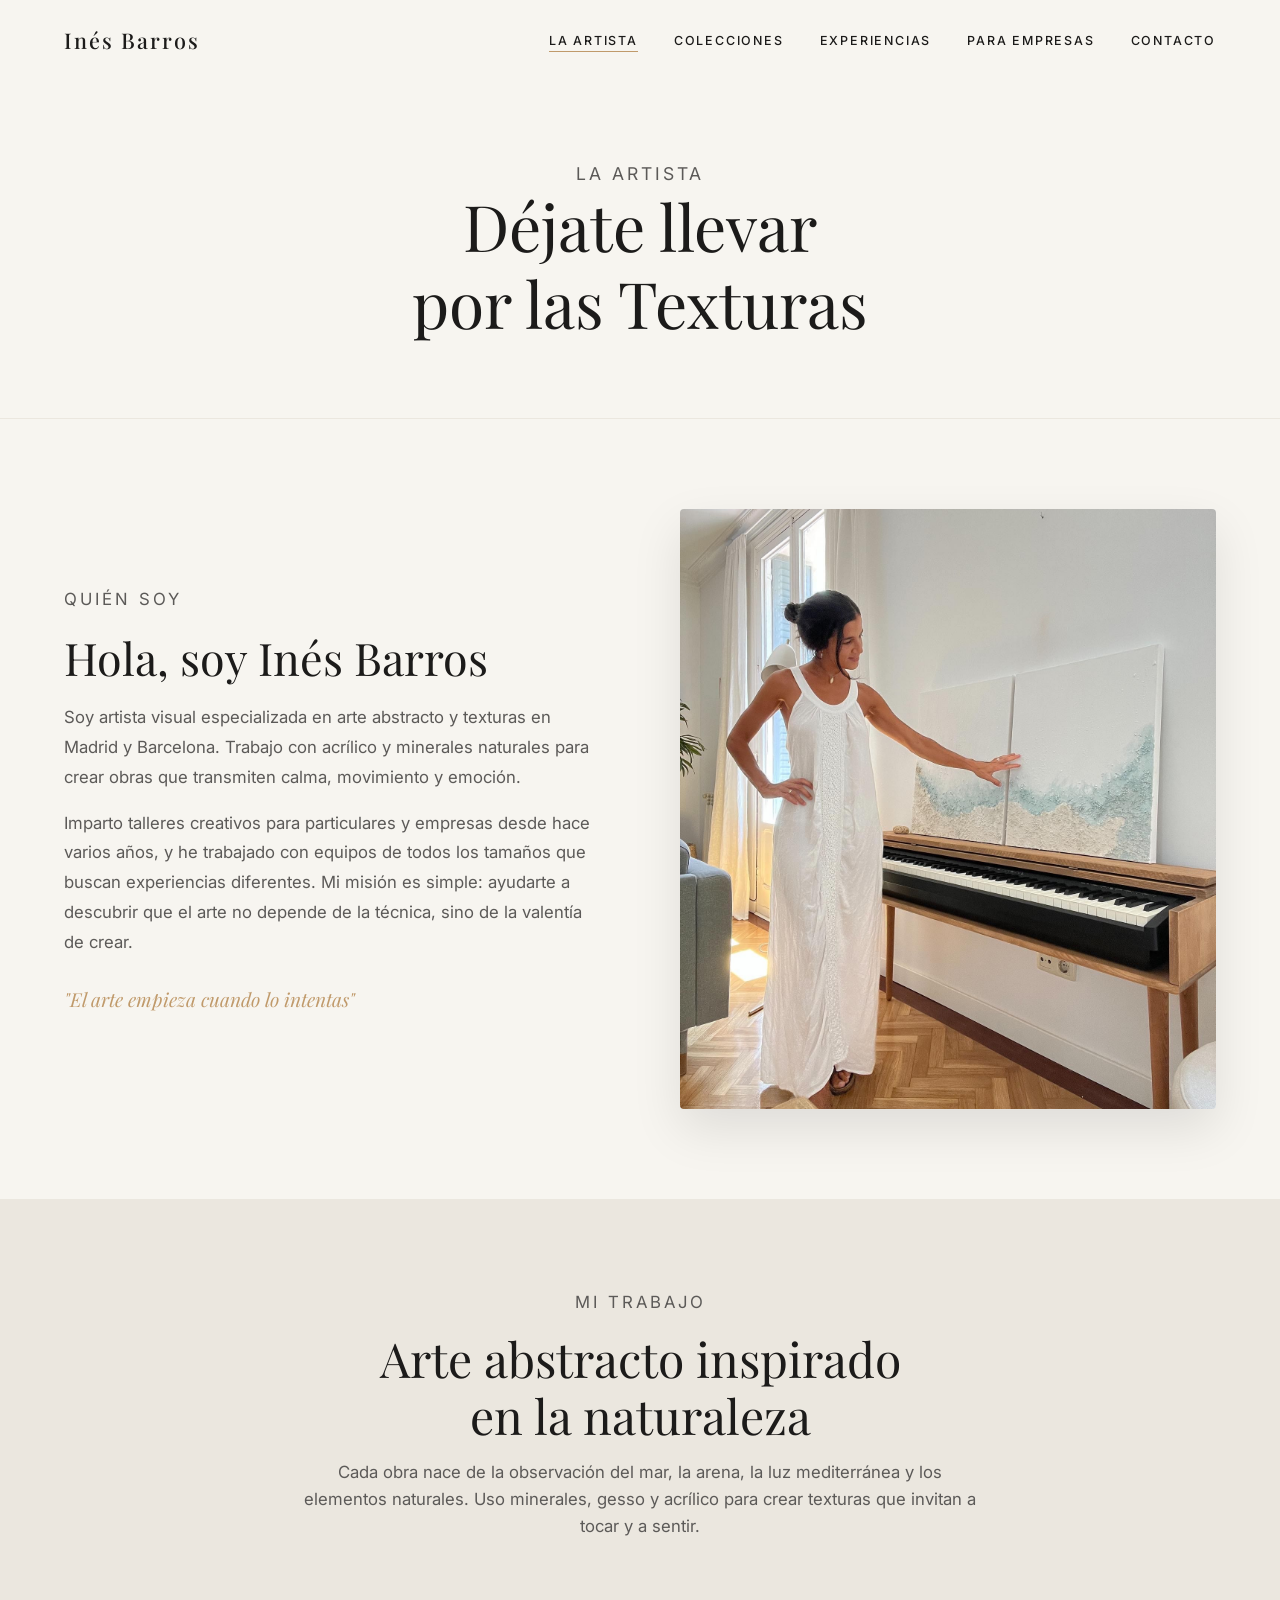
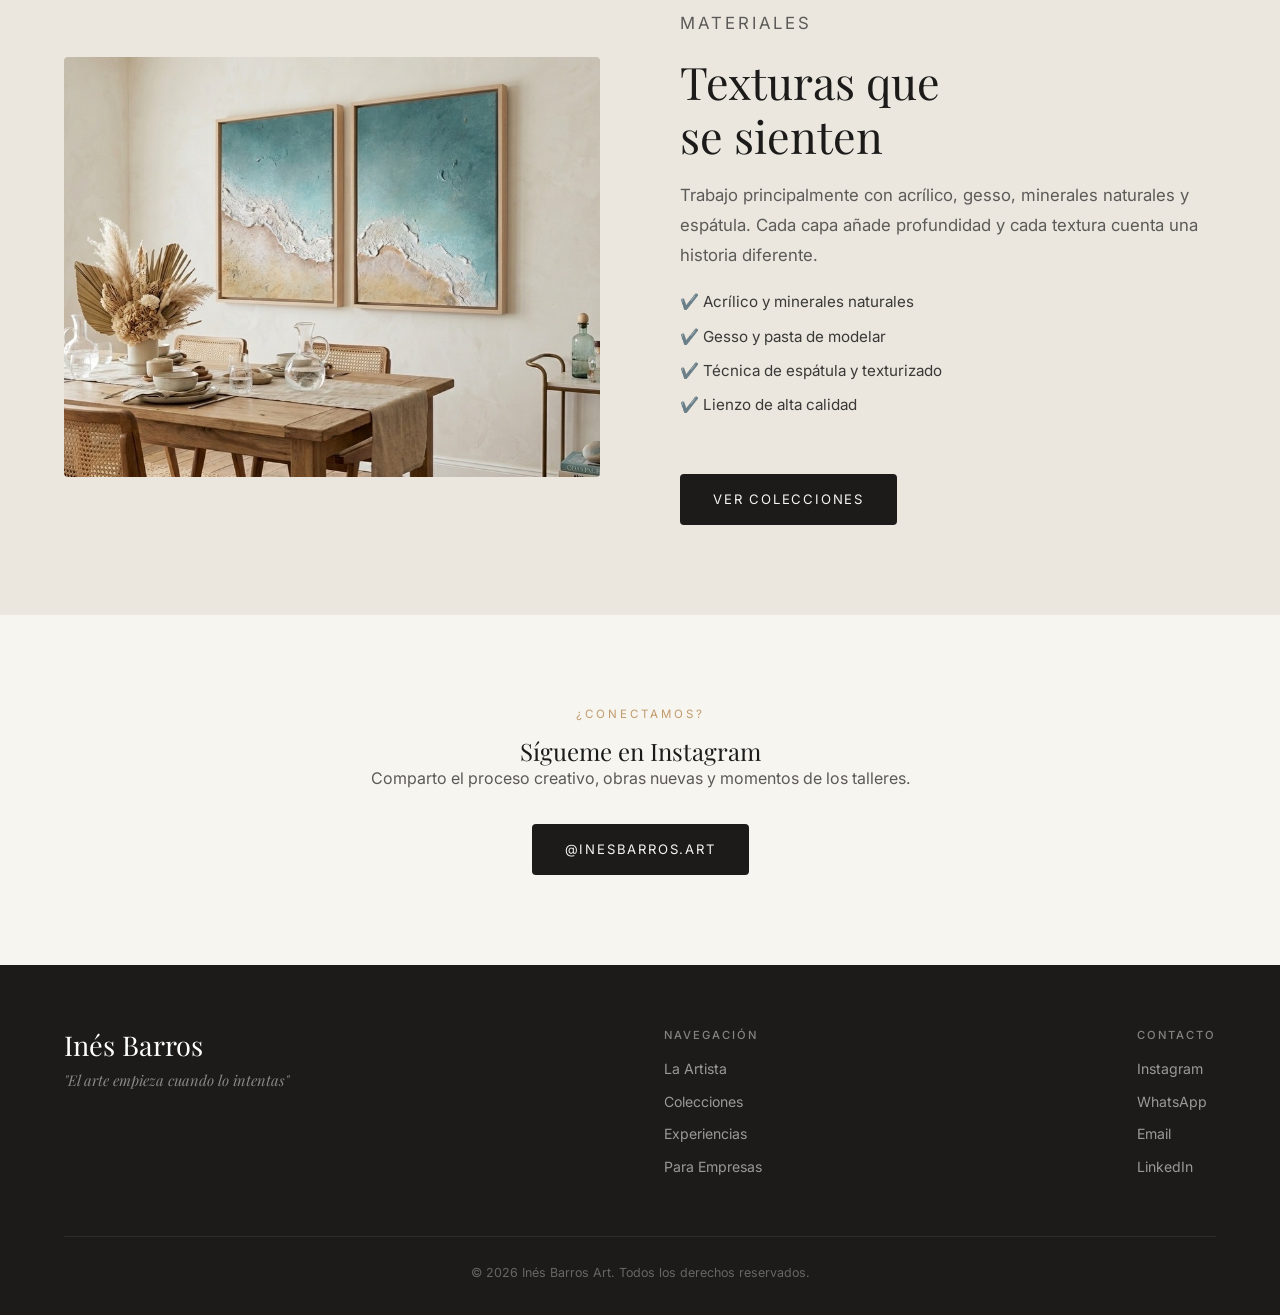
==== artista.html @ 2d2236f6 "Update artista.html" ====
<!DOCTYPE html>
<html lang="es">
<head>
  <meta charset="UTF-8">
  <meta name="viewport" content="width=device-width, initial-scale=1.0">
  <title>La Artista | Inés Barros Art</title>
  <meta name="description" content="Conoce a Inés Barros, artista visual especializada en arte abstracto y texturas en Madrid y Barcelona.">
  <link rel="icon" href="favicon.ico" type="image/x-icon">
  <link rel="preconnect" href="https://fonts.googleapis.com">
  <link rel="preconnect" href="https://fonts.gstatic.com" crossorigin>
  <link href="https://fonts.googleapis.com/css2?family=Playfair+Display:ital,wght@0,400;0,500;1,400&family=Inter:wght@300;400;500&display=swap" rel="stylesheet">
  <link rel="stylesheet" href="styles.css">
</head>
<body>
  <div class="loader" id="loader"><div class="spinner"></div></div>
  <nav class="navbar" id="navbar">
    <a href="index.html" class="logo">Inés Barros</a>
    <ul class="nav-links" id="navLinks">
      <li><a href="artista.html" onclick="closeMenu()" class="nav-active">La Artista</a></li>
      <li><a href="colecciones.html" onclick="closeMenu()">Colecciones</a></li>
      <li><a href="experiencias.html" onclick="closeMenu()">Experiencias</a></li>
      <li><a href="empresas.html" onclick="closeMenu()">Para Empresas</a></li>
      <li><a href="contacto.html" onclick="closeMenu()">Contacto</a></li>
    </ul>
    <div class="menu-toggle" id="menuToggle" onclick="toggleMenu()">
      <div class="bar"></div>
      <div class="bar"></div>
    </div>
  </nav>

  <main class="page-main">

    <section class="page-hero">
      <div class="container container-center">
        <p class="eyebrow">La Artista</p>
        <h1>Déjate llevar<br>por las Texturas</h1>
      </div>
    </section>

    <section class="section">
      <div class="container about-container">
        <div class="about-text">
          <p class="eyebrow">Quién soy</p>
          <h2>Hola, soy Inés Barros</h2>
          <p>Soy artista visual especializada en arte abstracto y texturas en Madrid y Barcelona. Trabajo con acrílico y minerales naturales para crear obras que transmiten calma, movimiento y emoción.</p>
          <p>Imparto talleres creativos para particulares y empresas desde hace varios años, y he trabajado con equipos de todos los tamaños que buscan experiencias diferentes. Mi misión es simple: ayudarte a descubrir que el arte no depende de la técnica, sino de la valentía de crear.</p>
          <p style="font-family:var(--font-heading);font-size:1.2rem;font-style:italic;color:var(--accent-color);margin-top:24px">"El arte empieza cuando lo intentas"</p>
        </div>
        <div class="about-image">
<img src="assets/ibv.jpg" alt="Inés Barros, artista visual" style="width:100%;max-height:600px;object-fit:cover;object-position:center bottom;border-radius:4px;box-shadow:0 20px 50px rgba(0,0,0,0.1)">    </section>

    <section class="section section-alt fade-in-up">
      <div class="container">
        <div class="section-header container-center mb-large">
          <p class="eyebrow">Mi trabajo</p>
          <h2>Arte abstracto inspirado<br>en la naturaleza</h2>
          <p>Cada obra nace de la observación del mar, la arena, la luz mediterránea y los elementos naturales. Uso minerales, gesso y acrílico para crear texturas que invitan a tocar y a sentir.</p>
        </div>
        <div class="about-container">
          <div class="about-image">
            <img src="assets/atlantico.jpg" alt="Obra de Inés Barros" style="width:100%;height:420px;object-fit:cover;border-radius:4px;">
          </div>
          <div class="about-text">
            <p class="eyebrow">Materiales</p>
            <h2>Texturas que<br>se sienten</h2>
            <p>Trabajo principalmente con acrílico, gesso, minerales naturales y espátula. Cada capa añade profundidad y cada textura cuenta una historia diferente.</p>
            <ul class="workshop-list" style="margin-top:20px">
              <li>✔️ Acrílico y minerales naturales</li>
              <li>✔️ Gesso y pasta de modelar</li>
              <li>✔️ Técnica de espátula y texturizado</li>
              <li>✔️ Lienzo de alta calidad</li>
            </ul>
            <a href="colecciones.html" class="btn btn-primary" style="margin-top:28px">Ver Colecciones</a>
          </div>
        </div>
      </div>
    </section>

    <section class="section fade-in-up">
      <div class="container container-center">
        <p class="eyebrow">¿Conectamos?</p>
        <h2>Sígueme en Instagram</h2>
        <p style="color:var(--text-secondary);margin-bottom:32px">Comparto el proceso creativo, obras nuevas y momentos de los talleres.</p>
        <a href="https://www.instagram.com/inesbarros.art" target="_blank" class="btn btn-primary">@inesbarros.art</a>
      </div>
    </section>

  </main>

  <footer class="footer">
    <div class="footer-container">
      <div class="footer-brand">
        <h2>Inés Barros</h2>
        <p>"El arte empieza cuando lo intentas"</p>
      </div>
      <div class="footer-links">
        <h3>Navegación</h3>
        <a href="artista.html" class="social-link">La Artista</a>
        <a href="colecciones.html" class="social-link">Colecciones</a>
        <a href="experiencias.html" class="social-link">Experiencias</a>
        <a href="empresas.html" class="social-link">Para Empresas</a>
      </div>
      <div class="footer-links">
        <h3>Contacto</h3>
        <a href="https://www.instagram.com/inesbarros.art" class="social-link" target="_blank">Instagram</a>
        <a href="https://wa.me/34616679621" class="social-link" target="_blank">WhatsApp</a>
        <a href="mailto:ibarros.art@gmail.com" class="social-link">Email</a>
        <a href="https://www.linkedin.com/in/inesbarrosvazquez/" class="social-link" target="_blank">LinkedIn</a>
      </div>
    </div>
    <div class="footer-bottom">
      <p>© 2026 Inés Barros Art. Todos los derechos reservados.</p>
    </div>
  </footer>
  <script src="script.js"></script>
</body>
</html>
---- styles.css ----
/* =========================================
   INÉS BARROS ART — styles.css
   ========================================= */

:root {
  --bg-color: #F7F5F0;
  --text-primary: #1C1B1A;
  --text-secondary: #5C5A58;
  --accent-color: #C09A6B;
  --surface-alt: #EBE7DF;
  --font-heading: 'Playfair Display', serif;
  --font-body: 'Inter', sans-serif;
  --nav-height: 80px;
  --transition: all 0.4s cubic-bezier(0.16, 1, 0.3, 1);
}

* { margin: 0; padding: 0; box-sizing: border-box; }
html { scroll-behavior: smooth; font-size: 16px; }
body {
  font-family: var(--font-body);
  background-color: var(--bg-color);
  color: var(--text-primary);
  line-height: 1.6;
  overflow-x: hidden;
  -webkit-font-smoothing: antialiased;
}
h1,h2,h3,h4,h5,h6 { font-family: var(--font-heading); font-weight: 400; line-height: 1.2; }
a { text-decoration: none; color: inherit; transition: var(--transition); }
ul { list-style: none; }
img { max-width: 100%; display: block; }

/* Loader */
.loader {
  position: fixed; inset: 0; background: var(--bg-color);
  display: flex; justify-content: center; align-items: center;
  z-index: 9999; transition: opacity 0.8s ease;
}
.loader.fade-out { opacity: 0; pointer-events: none; }
.spinner {
  width: 38px; height: 38px; border: 2px solid var(--surface-alt);
  border-top-color: var(--accent-color); border-radius: 50%;
  animation: spin 1s linear infinite;
}
@keyframes spin { to { transform: rotate(360deg); } }

/* Botones */
.btn {
  display: inline-block; padding: 14px 32px; border-radius: 4px;
  font-family: var(--font-body); font-size: 0.82rem; letter-spacing: 1.8px;
  text-transform: uppercase; cursor: pointer; transition: var(--transition);
  border: 1px solid transparent; text-align: center; white-space: nowrap;
}
.btn-primary { background-color: var(--text-primary); color: var(--bg-color); }
.btn-primary:hover { background-color: var(--accent-color); border-color: var(--accent-color); }
.btn-outline { background: transparent; color: var(--text-primary); border-color: var(--text-primary); }
.btn-outline:hover { background-color: var(--text-primary); color: var(--bg-color); }
.btn-outline-light { background: transparent; color: var(--bg-color); border-color: rgba(255,255,255,0.6); }
.btn-outline-light:hover { background: rgba(255,255,255,0.15); }
.w-full { width: 100%; }

/* Navbar */
.navbar {
  position: fixed; top: 0; left: 0; width: 100%; height: var(--nav-height);
  display: flex; justify-content: space-between; align-items: center;
  padding: 0 5%; z-index: 9998; transition: var(--transition);
}
.navbar.scrolled {
  background-color: rgba(247,245,240,0.97);
  backdrop-filter: blur(12px);
  box-shadow: 0 2px 20px rgba(0,0,0,0.05);
}
.logo { font-family: var(--font-heading); font-size: 1.35rem; font-weight: 500; letter-spacing: 2px; }
.nav-links { display: flex; gap: 36px; }
.nav-links li a {
  font-size: 0.78rem; text-transform: uppercase; letter-spacing: 1.8px;
  font-weight: 500; position: relative;
}
.nav-links li a::after {
  content: ''; position: absolute; bottom: -4px; left: 0;
  width: 0; height: 1px; background-color: var(--accent-color); transition: width 0.3s ease;
}
.nav-links li a:hover::after,
.nav-links li a.nav-active::after { width: 100%; }
.menu-toggle { display: none; cursor: pointer; flex-direction: column; gap: 6px; padding: 4px; }
.bar { width: 24px; height: 1.5px; background-color: var(--text-primary); transition: 0.3s; display: block; }

/* Eyebrow */
.eyebrow {
  font-family: var(--font-body); font-size: 0.72rem; letter-spacing: 3px;
  text-transform: uppercase; color: var(--accent-color); margin-bottom: 14px; display: block;
}
.hero-eyebrow {
  font-family: var(--font-body); font-size: 0.72rem; letter-spacing: 3px;
  text-transform: uppercase; color: rgba(28,27,26,0.55); margin-bottom: 22px; display: block;
}

/* Animaciones */
.fade-in-up {
  opacity: 0; transform: translateY(28px);
  transition: opacity 1s cubic-bezier(0.16,1,0.3,1), transform 1s cubic-bezier(0.16,1,0.3,1);
}
.fade-in-up.visible { opacity: 1; transform: translateY(0); }

/* ── HERO (index) ── */
.hero {
  height: 100vh; display: flex; align-items: center; justify-content: center;
  text-align: center; position: relative; padding: 0 5%;
  background: url('assets/portada.jpg') center/cover no-repeat;
  background-position: center 30%;

}
.hero-overlay {
  position: absolute; inset: 0;
background: linear-gradient(to bottom, rgba(247,245,240,0.4), rgba(247,245,240,0.92));
  z-index: 1;
}
.hero-content { position: relative; z-index: 2; max-width: 820px; }
.hero-title { font-size: clamp(2.6rem, 5.5vw, 5.2rem); margin-bottom: 18px; color: var(--text-primary); }
.hero-subtitle {
  font-size: clamp(1rem, 1.8vw, 1.18rem); color: var(--text-secondary);
  margin-bottom: 36px; max-width: 560px; margin-inline: auto;
}
.hero-buttons { display: flex; gap: 14px; justify-content: center; flex-wrap: wrap; margin-bottom: 36px; }
.hero-social { display: flex; gap: 20px; justify-content: center; }
.hero-social-link {
  color: var(--text-secondary); transition: color 0.2s;
  display: flex; align-items: center;
}
.hero-social-link:hover { color: var(--accent-color); }

/* Scroll indicator */
.scroll-indicator {
  position: absolute; bottom: 36px; left: 0; right: 0;
  display: flex; flex-direction: column; align-items: center; gap: 10px; z-index: 2;
}
.scroll-indicator span { font-size: 0.68rem; text-transform: uppercase; letter-spacing: 2px; color: var(--text-secondary); }
.mouse { width: 22px; height: 34px; border: 1.5px solid var(--text-secondary); border-radius: 11px; position: relative; }
.wheel {
  width: 2px; height: 5px; background-color: var(--text-secondary); border-radius: 2px;
  position: absolute; top: 5px; left: 50%; transform: translateX(-50%);
  animation: scrollAnim 1.5s infinite;
}
@keyframes scrollAnim { 0%{transform:translate(-50%,0);opacity:1} 100%{transform:translate(-50%,14px);opacity:0} }

/* ── PAGE HERO (páginas interiores) ── */
.page-main { padding-top: var(--nav-height); }
.page-hero {
  padding: 80px 5% 60px; text-align: center; border-bottom: 1px solid var(--surface-alt);
}
.page-hero h1 { font-size: clamp(2.4rem, 5vw, 4rem); margin-bottom: 16px; }
.page-hero p { color: var(--text-secondary); font-size: 1.1rem; max-width: 560px; margin: 0 auto; }

/* Hero con foto (empresas, experiencias) */
.page-hero-img {
  height: 60vh; min-height: 400px; display: flex; align-items: center; justify-content: center;
  text-align: center; position: relative; padding: 0 5%;
}
.page-hero-img .hero-overlay {
  background: linear-gradient(to bottom, rgba(247,245,240,0.1), rgba(247,245,240,0.7));
}
.page-hero-img .hero-content { z-index: 2; }
.page-hero-img h1 { font-size: clamp(2.2rem, 4.5vw, 4rem); margin-bottom: 14px; }
.page-hero-img p { color: var(--text-secondary); font-size: 1.05rem; max-width: 540px; margin: 0 auto 28px; }

/* ── SECCIONES ── */
.section { padding: 90px 5%; }
.section-dark { background-color: var(--text-primary); color: var(--bg-color); }
.section-alt { background-color: var(--surface-alt); }
.container { max-width: 1200px; margin: 0 auto; }
.container-center { text-align: center; max-width: 680px; margin: 0 auto; }
.mb-large { margin-bottom: 70px; }

/* About layout */
.about-container { display: flex; align-items: center; gap: 80px; }
.about-container.reverse { flex-direction: row-reverse; }
.about-text { flex: 1; }
.about-text h2 { font-size: clamp(1.8rem, 3.5vw, 2.8rem); margin-bottom: 18px; }
.about-text p { font-size: 1.05rem; color: var(--text-secondary); margin-bottom: 16px; line-height: 1.78; }
.section-dark .about-text p { color: rgba(247,245,240,0.72); }
.about-image { flex: 1; }
.workshop-list { margin: 10px 0 28px; }
.workshop-list li { margin-bottom: 10px; font-size: 0.95rem; opacity: 0.85; }

/* Section header */
.section-header h2 { font-size: clamp(2rem, 4vw, 3rem); margin-bottom: 14px; }
.section-header p { color: var(--text-secondary); font-size: 1.05rem; }

/* Franja de confianza */
.trust-bar { background-color: var(--text-primary); padding: 18px 5%; }
.trust-items {
  display: flex; align-items: center; justify-content: center;
  flex-wrap: wrap; max-width: 900px; margin: 0 auto;
}
.trust-item {
  display: flex; align-items: center; gap: 8px; padding: 8px 24px;
  color: rgba(255,255,255,0.8); font-size: 0.82rem; letter-spacing: 0.3px;
}
.trust-divider { width: 1px; height: 18px; background: rgba(255,255,255,0.18); }

/* Carrusel colecciones */
.collection-block { display: flex; gap: 60px; align-items: center; margin-bottom: 80px; }
.collection-block:last-child { margin-bottom: 0; }
.collection-block-reverse { flex-direction: row-reverse; }
.collection-info { flex: 0 0 280px; }
.collection-info h3 { font-size: 1.8rem; margin-bottom: 14px; }
.collection-info p { color: var(--text-secondary); font-size: 0.98rem; line-height: 1.72; }
.carousel-container { flex: 1; position: relative; overflow: hidden; }
.carousel-track {
  display: flex; gap: 14px; overflow-x: auto; scroll-snap-type: x mandatory;
  scroll-behavior: smooth; -ms-overflow-style: none; scrollbar-width: none;
}
.carousel-track::-webkit-scrollbar { display: none; }
.carousel-item {
  flex: 0 0 calc(50% - 7px); scroll-snap-align: start;
  height: 400px; border-radius: 4px; overflow: hidden; position: relative; cursor: pointer;
}
.carousel-item img { width: 100%; height: 100%; object-fit: cover; transition: transform 0.6s ease; }
.carousel-item:hover img { transform: scale(1.04); }
.gallery-overlay {
  position: absolute; inset: 0; background: rgba(28,27,26,0.32);
  display: flex; align-items: flex-end; padding: 18px;
  opacity: 0; transition: opacity 0.4s ease;
}
.carousel-item:hover .gallery-overlay { opacity: 1; }
.gallery-overlay h4 { color: #fff; font-size: 1.05rem; }
.carousel-btn {
  position: absolute; top: 50%; transform: translateY(-50%);
  background: rgba(247,245,240,0.92); color: var(--text-primary);
  border: 1px solid rgba(28,27,26,0.12); width: 40px; height: 40px;
  border-radius: 50%; cursor: pointer; z-index: 5; font-size: 0.9rem;
  display: flex; align-items: center; justify-content: center;
  transition: var(--transition);
}
.carousel-btn:hover { background: var(--text-primary); color: var(--bg-color); }
.carousel-prev { left: 8px; }
.carousel-next { right: 8px; }

/* Servicios (empresas) */
.servicios-grid { display: grid; grid-template-columns: repeat(2,1fr); gap: 24px; }
.servicio-card {
  background: var(--surface-alt); padding: 36px 32px; border-radius: 4px; transition: var(--transition);
}
.servicio-card:hover { transform: translateY(-3px); box-shadow: 0 10px 28px rgba(0,0,0,0.06); }
.servicio-icon { font-size: 1.8rem; margin-bottom: 14px; display: block; }
.servicio-card h3 { font-size: 1.3rem; margin-bottom: 10px; }
.servicio-card p { color: var(--text-secondary); font-size: 0.95rem; line-height: 1.72; }

/* Pasos (empresas) */
.pasos-grid { display: flex; align-items: flex-start; }
.paso { flex: 1; text-align: center; padding: 0 32px; }
.paso-numero { font-family: var(--font-heading); font-size: 3.2rem; color: var(--accent-color); opacity: 0.55; line-height: 1; margin-bottom: 14px; }
.paso h3 { font-size: 1.25rem; color: var(--bg-color); margin-bottom: 10px; }
.paso p { color: rgba(247,245,240,0.68); font-size: 0.93rem; line-height: 1.72; }
.paso-divider { width: 1px; background: rgba(255,255,255,0.12); align-self: stretch; margin-top: 16px; }

/* Carrusel eventos */
.eventos-carousel { position: relative; width: 100%; overflow: hidden; border-radius: 10px; margin-top: 2rem; }
.eventos-carousel-mini { position: relative; width: 100%; overflow: hidden; border-radius: 8px; }
.eventos-track { display: flex; transition: transform 0.5s ease; }
.eventos-track img { min-width: 100%; height: 480px; object-fit: cover; object-position: center; display: block; }
.eventos-carousel-mini .eventos-track img { height: 360px; }
.eventos-btn {
  position: absolute; top: 50%; transform: translateY(-50%);
  background: rgba(255,255,255,0.82); border: none; border-radius: 50%;
  width: 40px; height: 40px; cursor: pointer; font-size: 0.9rem; z-index: 2;
  transition: background 0.2s; display: flex; align-items: center; justify-content: center;
}
.eventos-btn:hover { background: white; }
.eventos-prev { left: 12px; }
.eventos-next { right: 12px; }
.eventos-dots { position: absolute; bottom: 14px; width: 100%; display: flex; justify-content: center; gap: 6px; }
.dot { width: 7px; height: 7px; border-radius: 50%; background: rgba(255,255,255,0.42); cursor: pointer; transition: background 0.2s; }
.dot.active { background: white; }

/* Vídeos */
.video-gallery { display: grid; grid-template-columns: repeat(3,1fr); gap: 10px; width: 100%; }
.video-gallery video { width: 100%; height: 220px; object-fit: cover; border-radius: 8px; display: block; }

/* ── CONTACTO ── */
.contacto-grid { display: grid; grid-template-columns: 1fr 1fr; gap: 80px; align-items: start; }
.contacto-form-wrapper h2,
.contacto-info h2 { font-size: 1.8rem; margin-bottom: 28px; }
.contacto-form { display: flex; flex-direction: column; gap: 18px; }
.form-group { display: flex; flex-direction: column; gap: 6px; }
.form-group label { font-size: 0.78rem; letter-spacing: 1.5px; text-transform: uppercase; color: var(--text-secondary); }
.form-group input,
.form-group select,
.form-group textarea {
  padding: 13px 16px; border: 1px solid rgba(28,27,26,0.15); border-radius: 4px;
  background: white; font-family: var(--font-body); font-size: 0.95rem;
  color: var(--text-primary); transition: border-color 0.2s; outline: none;
  -webkit-appearance: none;
}
.form-group input:focus,
.form-group select:focus,
.form-group textarea:focus { border-color: var(--accent-color); }
.form-group textarea { resize: vertical; min-height: 130px; }
.contacto-cards { display: flex; flex-direction: column; gap: 14px; }
.contacto-card {
  display: flex; align-items: center; gap: 16px; padding: 18px 20px;
  border: 1px solid var(--surface-alt); border-radius: 4px; transition: var(--transition);
}
.contacto-card:hover { border-color: var(--accent-color); transform: translateX(4px); }
.contacto-card-icon { font-size: 1.4rem; flex-shrink: 0; }
.contacto-card-label { font-size: 0.7rem; letter-spacing: 1.5px; text-transform: uppercase; color: var(--text-secondary); }
.contacto-card-value { font-size: 0.95rem; color: var(--text-primary); margin-top: 2px; }

/* Kit */
.kit-container { display: flex; align-items: center; gap: 80px; }
.kit-info { flex: 1; }
.kit-img { flex: 0 0 320px; }
.kit-img img { width: 100%; border-radius: 8px; box-shadow: 0 20px 50px rgba(0,0,0,0.1); }
.kit-contenido { margin: 20px 0 28px; }
.kit-contenido li { padding: 8px 0; border-bottom: 1px solid var(--surface-alt); font-size: 0.95rem; color: var(--text-secondary); }
.kit-contenido li:last-child { border-bottom: none; }

/* Modal */
.modal {
  display: none; position: fixed; z-index: 9999; inset: 0;
  background-color: rgba(28,27,26,0.88); backdrop-filter: blur(6px);
  opacity: 0; transition: opacity 0.4s ease; align-items: center; justify-content: center;
}
.modal.active { display: flex; opacity: 1; }
.modal-content {
  background-color: var(--bg-color); position: relative; width: 90%;
  max-width: 940px; border-radius: 4px; overflow: hidden;
  transform: scale(0.96); transition: transform 0.4s ease;
}
.modal.active .modal-content { transform: scale(1); }
.close-modal { position: absolute; top: 14px; right: 20px; font-size: 30px; font-weight: 300; cursor: pointer; z-index: 10; transition: color 0.2s; line-height: 1; }
.close-modal:hover { color: var(--accent-color); }
.modal-body { display: flex; }
.modal-img-container { flex: 1.4; background: #fff; display: flex; align-items: center; justify-content: center; }
.modal-img-container img { width: 100%; height: 55vh; object-fit: contain; padding: 24px; }
.modal-info { flex: 1; padding: 48px 38px; display: flex; flex-direction: column; justify-content: center; }

/* Footer */
.footer { background-color: var(--text-primary); color: #fff; padding: 64px 5% 32px; }
.footer-container {
  display: flex; justify-content: space-between; flex-wrap: wrap; gap: 40px;
  border-bottom: 1px solid rgba(255,255,255,0.08); padding-bottom: 48px;
}
.footer-brand h2 { font-size: 1.7rem; margin-bottom: 8px; }
.footer-brand p { color: #888; font-style: italic; font-family: var(--font-heading); font-size: 0.92rem; }
.footer-links h3 { font-size: 0.7rem; letter-spacing: 2px; text-transform: uppercase; margin-bottom: 16px; opacity: 0.45; font-family: var(--font-body); font-weight: 500; }
.social-link { display: block; color: #999; margin-bottom: 10px; font-size: 0.88rem; transition: color 0.2s; }
.social-link:hover { color: var(--accent-color); }
.footer-bottom { padding-top: 26px; text-align: center; font-size: 0.78rem; color: #666; }

/* ── RESPONSIVE ── */
@media (max-width: 1024px) {
  .about-container,
  .about-container.reverse { gap: 50px; }
  .collection-block,
  .collection-block-reverse { flex-direction: column !important; gap: 28px; }
  .collection-info { flex: auto !important; text-align: center; }
  .servicios-grid { grid-template-columns: 1fr; }
  .pasos-grid { flex-direction: column; gap: 36px; }
  .paso-divider { display: none; }
  .contacto-grid { grid-template-columns: 1fr; gap: 50px; }
  .kit-container { flex-direction: column; gap: 40px; text-align: center; }
  .kit-img { flex: auto; max-width: 320px; margin: 0 auto; }
}

@media (max-width: 768px) {
  .section { padding: 64px 5%; }
  .about-container,
  .about-container.reverse { flex-direction: column !important; gap: 28px; text-align: center; }

  .nav-links {
    position: fixed; top: var(--nav-height); right: -100%;
    background-color: var(--bg-color); width: 100%;
    height: calc(100vh - var(--nav-height));
    flex-direction: column; align-items: center; justify-content: center;
    gap: 28px; transition: right 0.4s ease; z-index: 9997;
  }
  .nav-links.active { right: 0; }
  .menu-toggle { display: flex; }
  .menu-toggle.active .bar:nth-child(1) { transform: translateY(7.5px) rotate(45deg); }
  .menu-toggle.active .bar:nth-child(2) { transform: translateY(-7.5px) rotate(-45deg); }

  .hero-title { font-size: clamp(2.2rem, 8vw, 3.2rem); }
  .hero-buttons { flex-direction: column; align-items: center; }

  .trust-divider { display: none; }
  .trust-item { width: 50%; justify-content: center; }

  .video-gallery { grid-template-columns: 1fr; }
  .video-gallery video { height: 260px; }

  .modal-body { flex-direction: column; }
  .modal-img-container img { height: 35vh; }
  .modal-info { padding: 28px 22px; }

  .footer-container { flex-direction: column; text-align: center; }

  .fade-in-up { opacity: 1 !important; transform: none !important; }
}

@media (max-width: 480px) {
  .trust-item { width: 100%; }
  .carousel-item { flex: 0 0 88%; }
  .hero-social { gap: 24px; }
}
/* Botones hero misma anchura */
.hero-buttons .btn {
  width: 220px;
  text-align: center;
  display: inline-flex;
  align-items: center;
  justify-content: center;
}

/* Iconos sociales más abajo en escritorio */
.hero-social {
  margin-top: 48px;
}

@media (max-width: 768px) {
  .hero-social {
    margin-top: 28px;
  }
}
@media (max-width: 768px) {
  .experiencias-buttons {
    display: flex;
    flex-direction: column;
    align-items: center;
    gap: 12px;
  }
}
.contacto-dropdown {
  position: relative;
  display: inline-block;
}
.dropdown-menu {
  display: none;
  position: absolute;
  top: calc(100% + 8px);
  left: 0;
  background: white;
  border: 1px solid var(--surface-alt);
  border-radius: 4px;
  box-shadow: 0 10px 30px rgba(0,0,0,0.1);
  min-width: 220px;
  z-index: 100;
  overflow: hidden;
}
.dropdown-menu.active { display: block; }
.dropdown-menu a {
  display: block;
  padding: 14px 20px;
  font-size: 0.9rem;
  color: var(--text-primary);
  transition: background 0.2s;
}
.dropdown-menu a:hover { background: var(--surface-alt); }
.experiencias-buttons {
  display: flex;
  flex-direction: row;
  justify-content: center;
  gap: 20px;
  margin-top: 28px;
  flex-wrap: wrap;
}

@media (max-width: 768px) {
  .experiencias-buttons {
    flex-direction: column;
    align-items: center;
  }
}
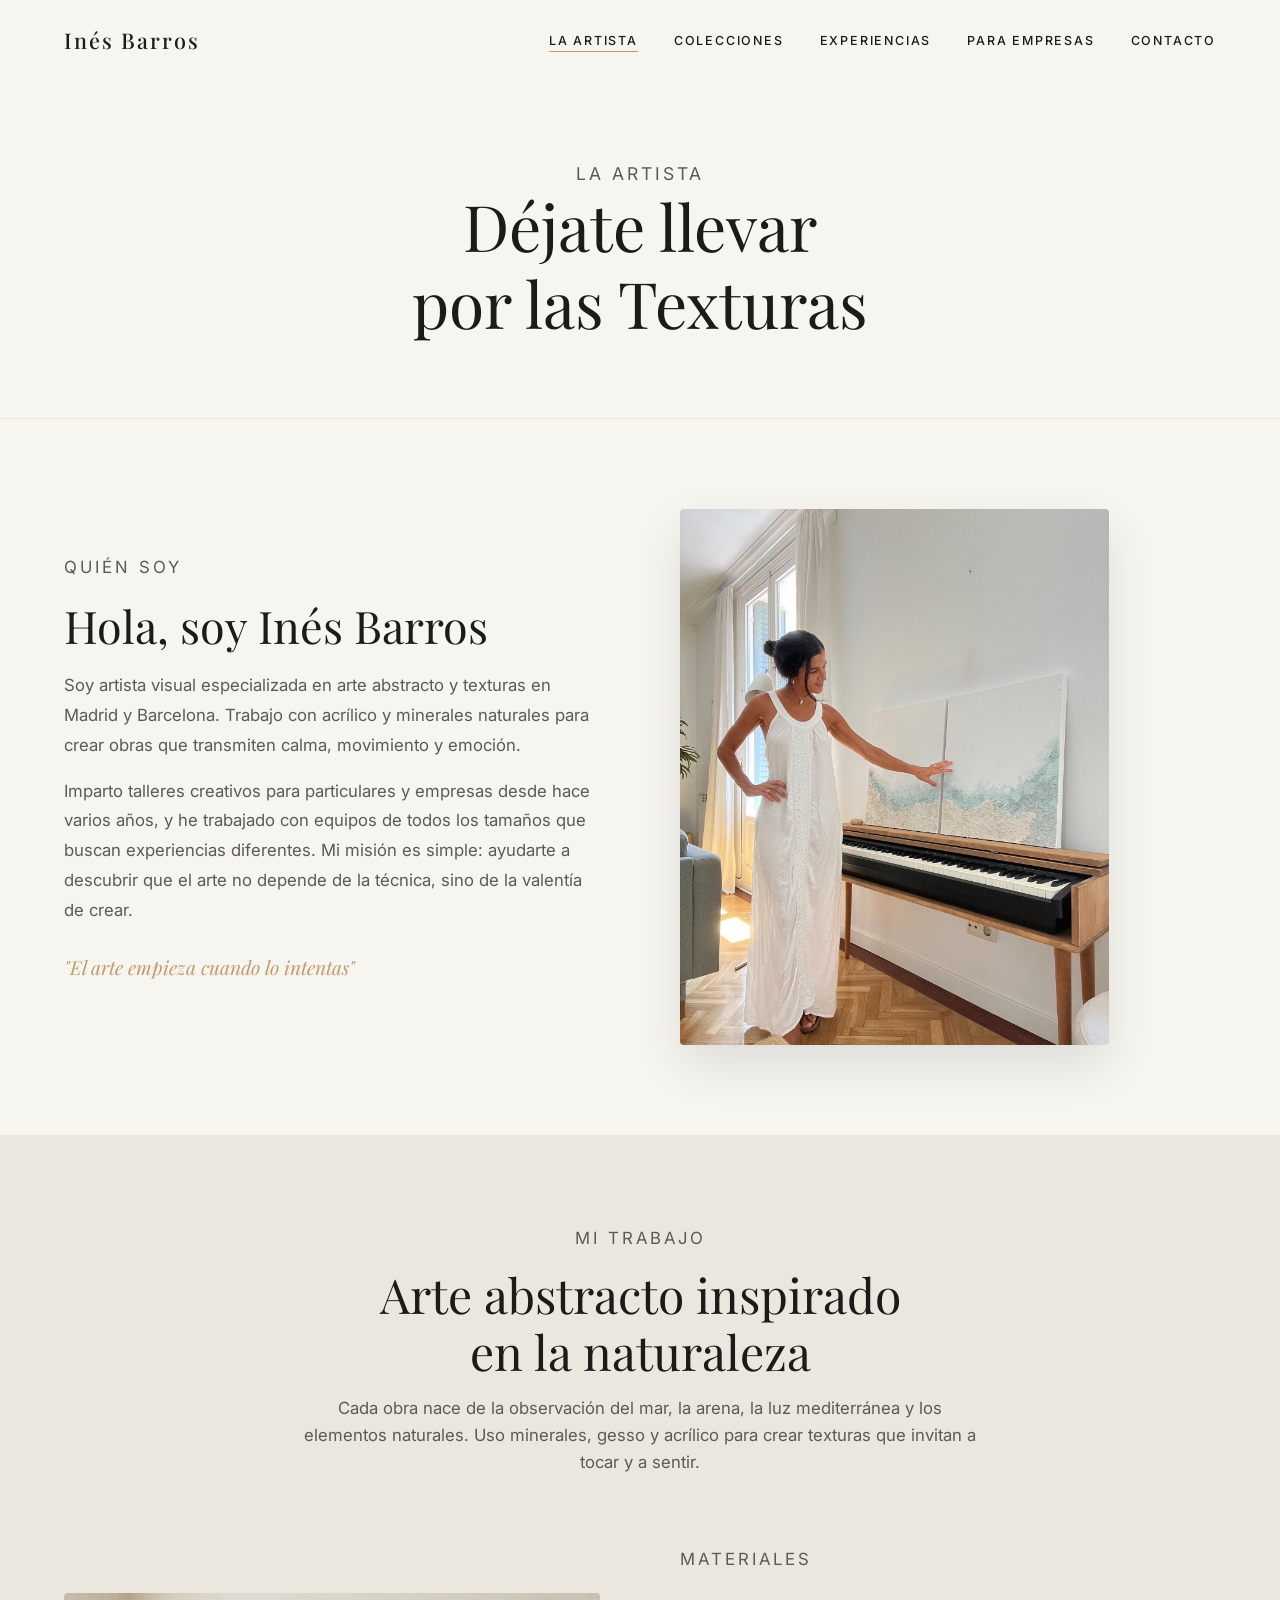
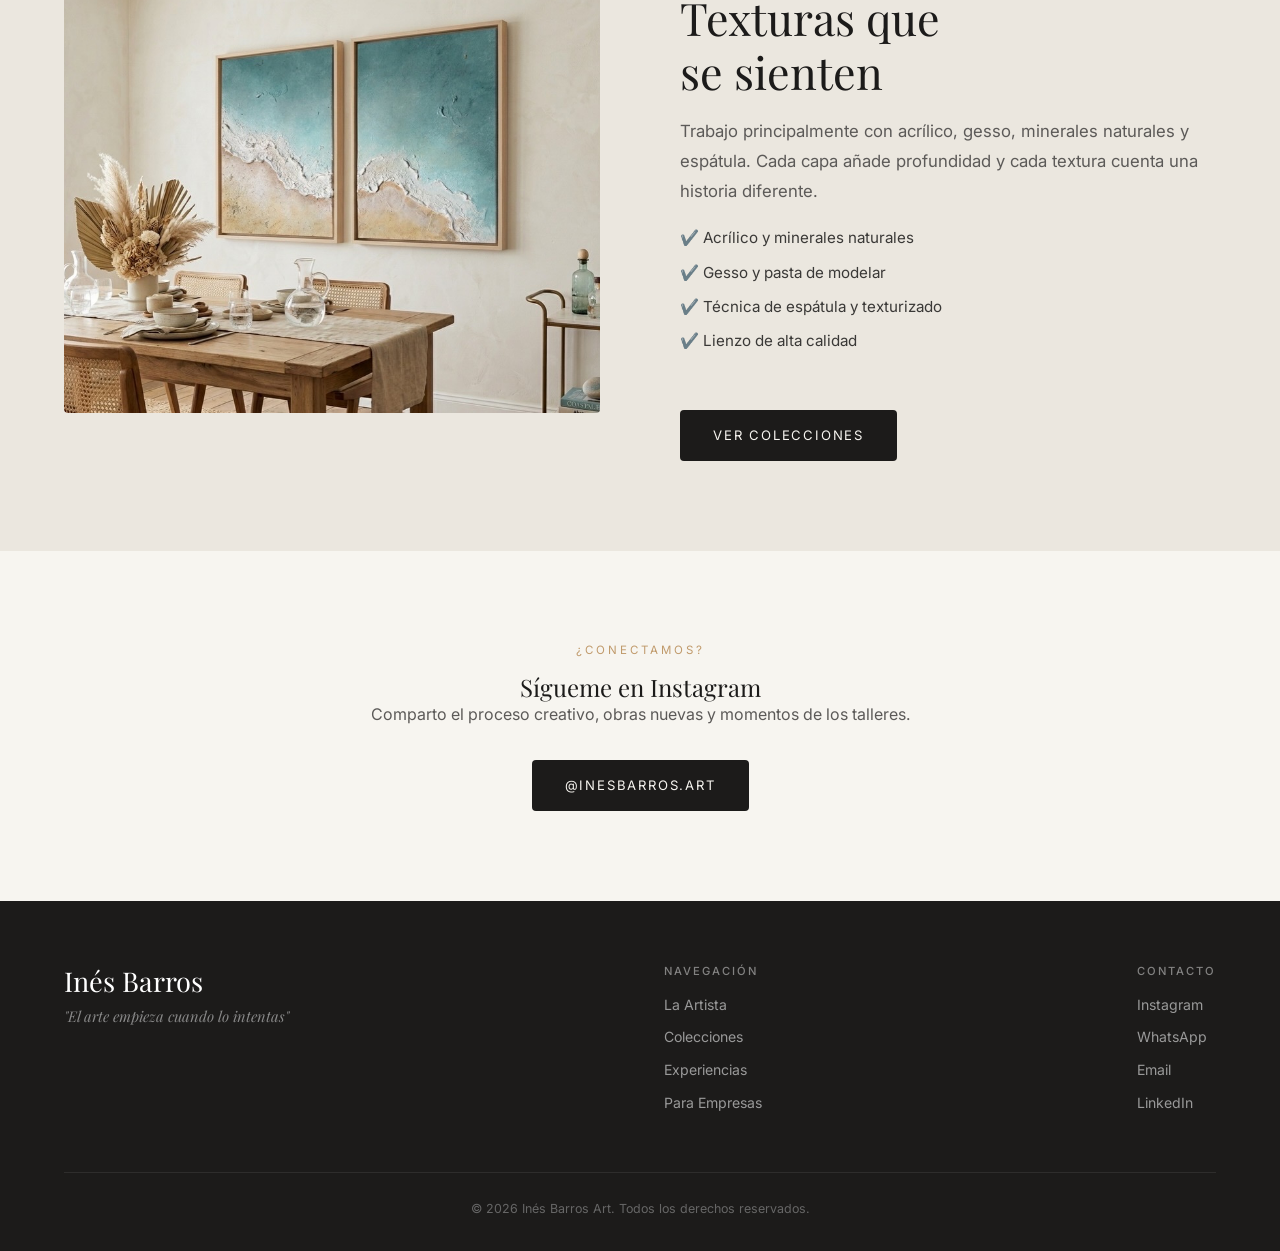
==== commit 7747e71f: "Update artista.html" ====
--- a/artista.html
+++ b/artista.html
@@ -3,8 +3,29 @@
 <head>
   <meta charset="UTF-8">
   <meta name="viewport" content="width=device-width, initial-scale=1.0">
-  <title>La Artista | Inés Barros Art</title>
-  <meta name="description" content="Conoce a Inés Barros, artista visual especializada en arte abstracto y texturas en Madrid y Barcelona.">
+
+  <!-- SEO -->
+  <title>Inés Barros — Artista Visual de Arte Abstracto y Texturas | Madrid y Barcelona</title>
+  <meta name="description" content="Conoce a Inés Barros, artista visual especializada en arte abstracto y texturas en Madrid y Barcelona. Obras en acrílico y minerales naturales inspiradas en el Mediterráneo.">
+  <meta name="keywords" content="artista abstracta Madrid, artista visual Madrid, pintora abstracta Barcelona, arte abstracto texturas, arte acrílico minerales naturales, artista arte abstracto Mediterráneo">
+  <meta name="author" content="Inés Barros">
+  <link rel="canonical" href="https://inesbarrosart.github.io/artista.html">
+
+  <!-- Open Graph -->
+  <meta property="og:title" content="Inés Barros — Artista Visual de Arte Abstracto y Texturas">
+  <meta property="og:description" content="Artista visual especializada en arte abstracto y texturas en Madrid y Barcelona. Obras en acrílico y minerales naturales.">
+  <meta property="og:image" content="https://inesbarrosart.github.io/assets/ibv.jpg">
+  <meta property="og:image:width" content="1200">
+  <meta property="og:image:height" content="630">
+  <meta property="og:url" content="https://inesbarrosart.github.io/artista.html">
+  <meta property="og:type" content="profile">
+
+  <!-- Twitter/X -->
+  <meta name="twitter:card" content="summary_large_image">
+  <meta name="twitter:title" content="Inés Barros — Artista Visual de Arte Abstracto">
+  <meta name="twitter:description" content="Artista visual especializada en arte abstracto y texturas en Madrid y Barcelona.">
+  <meta name="twitter:image" content="https://inesbarrosart.github.io/assets/ibv.jpg">
+
   <link rel="icon" href="favicon.ico" type="image/x-icon">
   <link rel="preconnect" href="https://fonts.googleapis.com">
   <link rel="preconnect" href="https://fonts.gstatic.com" crossorigin>
@@ -47,8 +68,11 @@
           <p style="font-family:var(--font-heading);font-size:1.2rem;font-style:italic;color:var(--accent-color);margin-top:24px">"El arte empieza cuando lo intentas"</p>
         </div>
         <div class="about-image">
-<img src="assets/ibv.jpg" alt="Inés Barros, artista visual" style="width:100%;max-height:600px;object-fit:cover;object-position:center bottom;border-radius:4px;box-shadow:0 20px 50px rgba(0,0,0,0.1)">    </section>
-
+<img src="assets/ibv.jpg" alt="Inés Barros, artista visual" style="width:80%;max-height:600px;object-fit:cover;object-position:center bottom;border-radius:4px;box-shadow:0 20px 50px rgba(0,0,0,0.1)">
+        </div>
+      </div>
+    </section>
+    
     <section class="section section-alt fade-in-up">
       <div class="container">
         <div class="section-header container-center mb-large">
--- a/styles.css
+++ b/styles.css
@@ -257,7 +257,7 @@
 .eventos-carousel { position: relative; width: 100%; overflow: hidden; border-radius: 10px; margin-top: 2rem; }
 .eventos-carousel-mini { position: relative; width: 100%; overflow: hidden; border-radius: 8px; }
 .eventos-track { display: flex; transition: transform 0.5s ease; }
-.eventos-track img { min-width: 100%; height: 480px; object-fit: cover; object-position: center; display: block; }
+.eventos-track img { min-width: 100%; height: 480px; object-fit: contain; background-color: #EBE7DF; display: block; }
 .eventos-carousel-mini .eventos-track img { height: 360px; }
 .eventos-btn {
   position: absolute; top: 50%; transform: translateY(-50%);
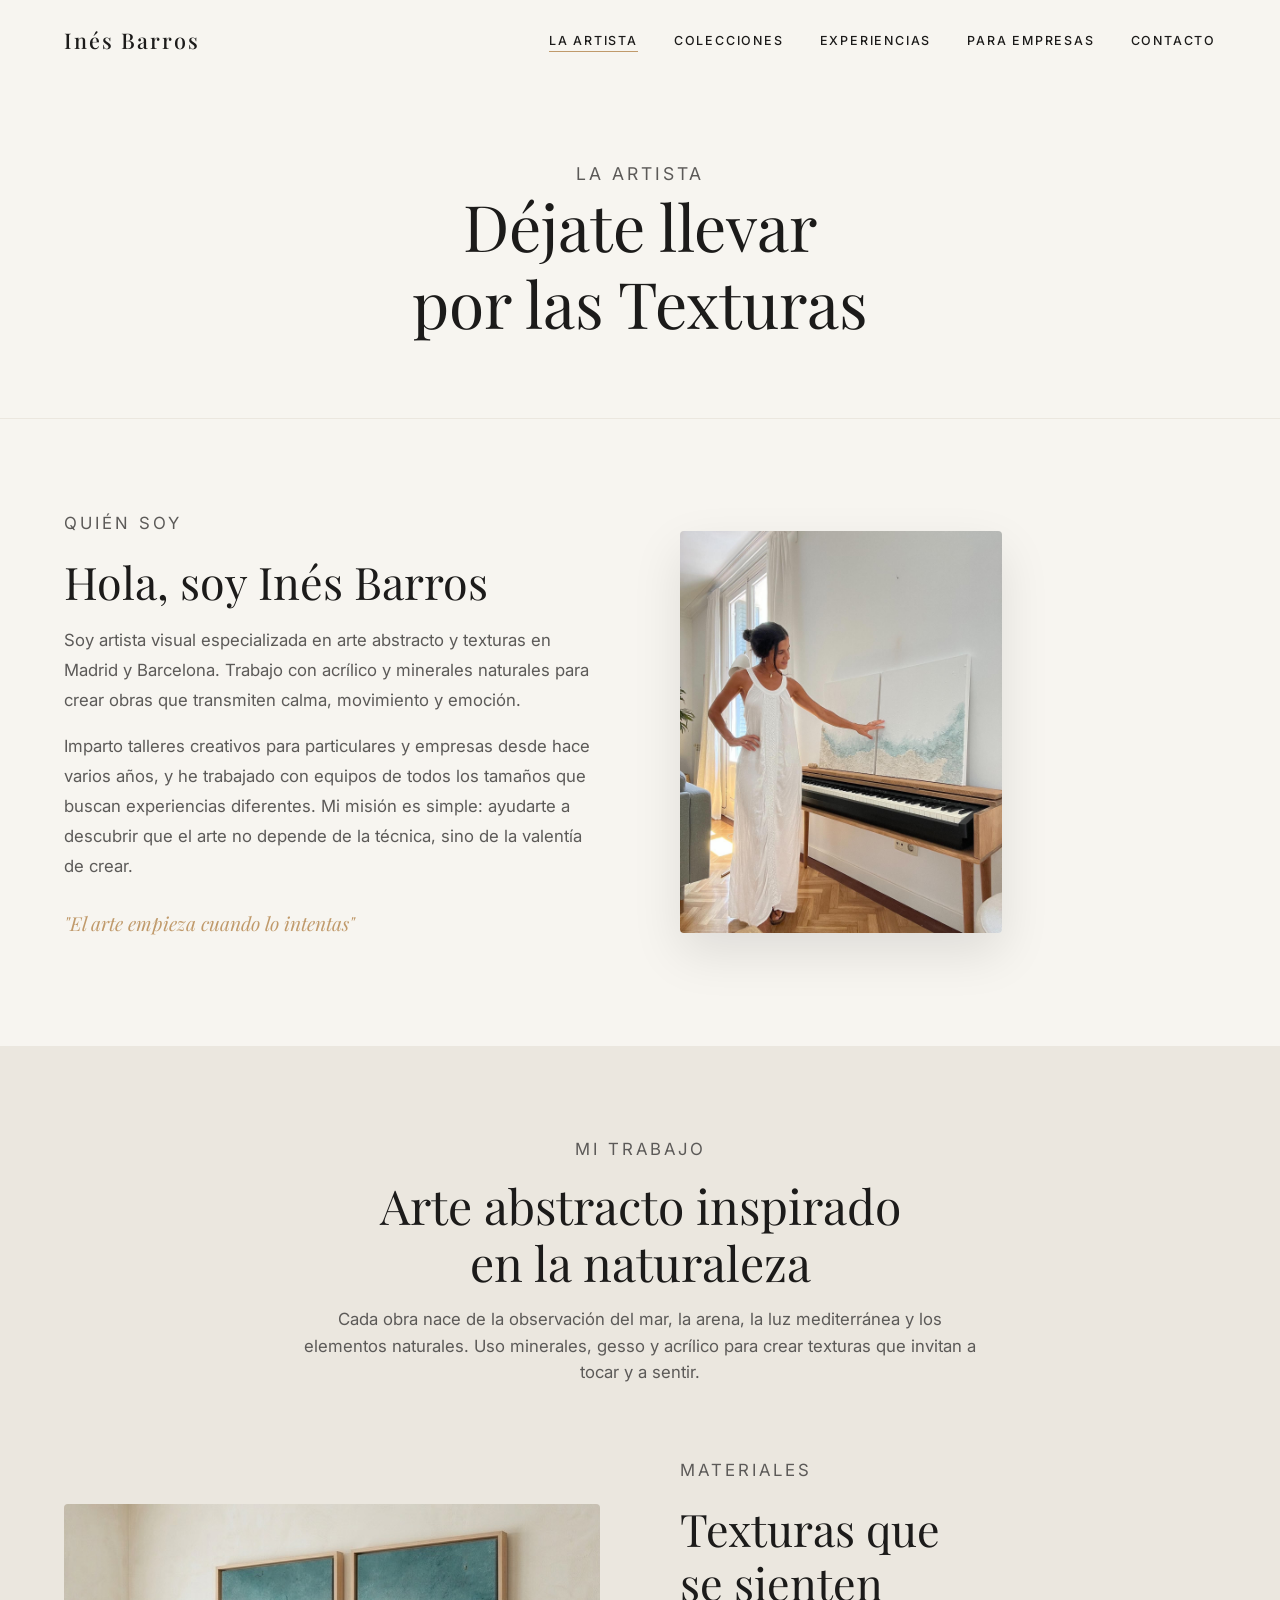
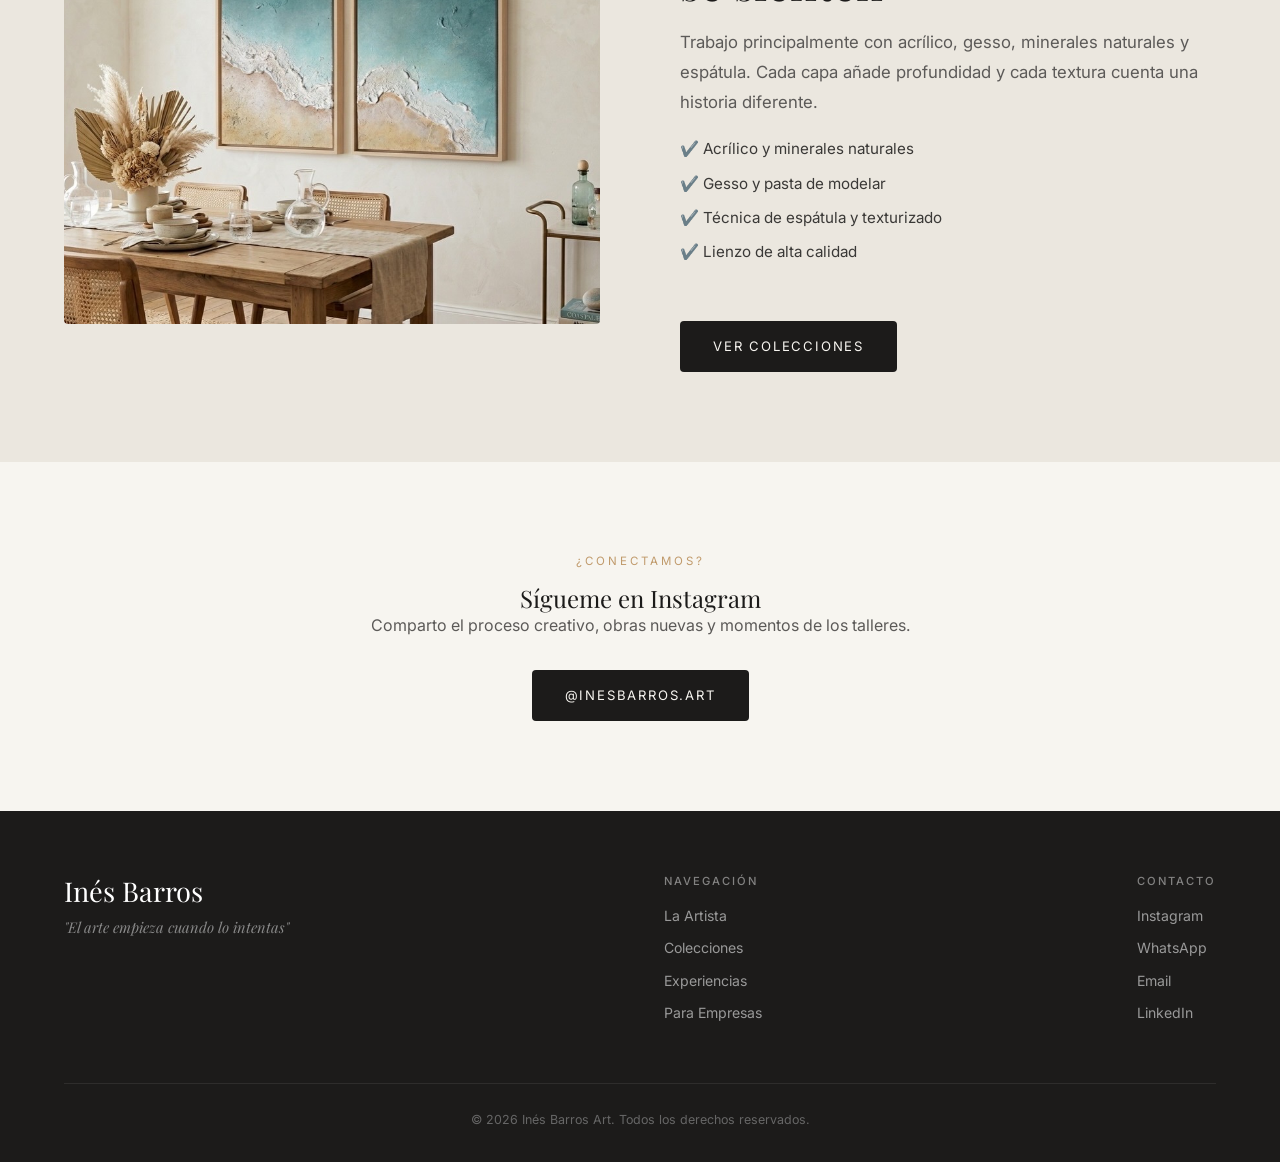
==== commit 849e319d: "Update artista.html" ====
--- a/artista.html
+++ b/artista.html
@@ -68,7 +68,7 @@
           <p style="font-family:var(--font-heading);font-size:1.2rem;font-style:italic;color:var(--accent-color);margin-top:24px">"El arte empieza cuando lo intentas"</p>
         </div>
         <div class="about-image">
-<img src="assets/ibv.jpg" alt="Inés Barros, artista visual" style="width:80%;max-height:600px;object-fit:cover;object-position:center bottom;border-radius:4px;box-shadow:0 20px 50px rgba(0,0,0,0.1)">
+<img src="assets/ibv.jpg" alt="Inés Barros, artista visual" style="width:60%;max-height:600px;object-fit:cover;object-position:center bottom;border-radius:4px;box-shadow:0 20px 50px rgba(0,0,0,0.1)">
         </div>
       </div>
     </section>
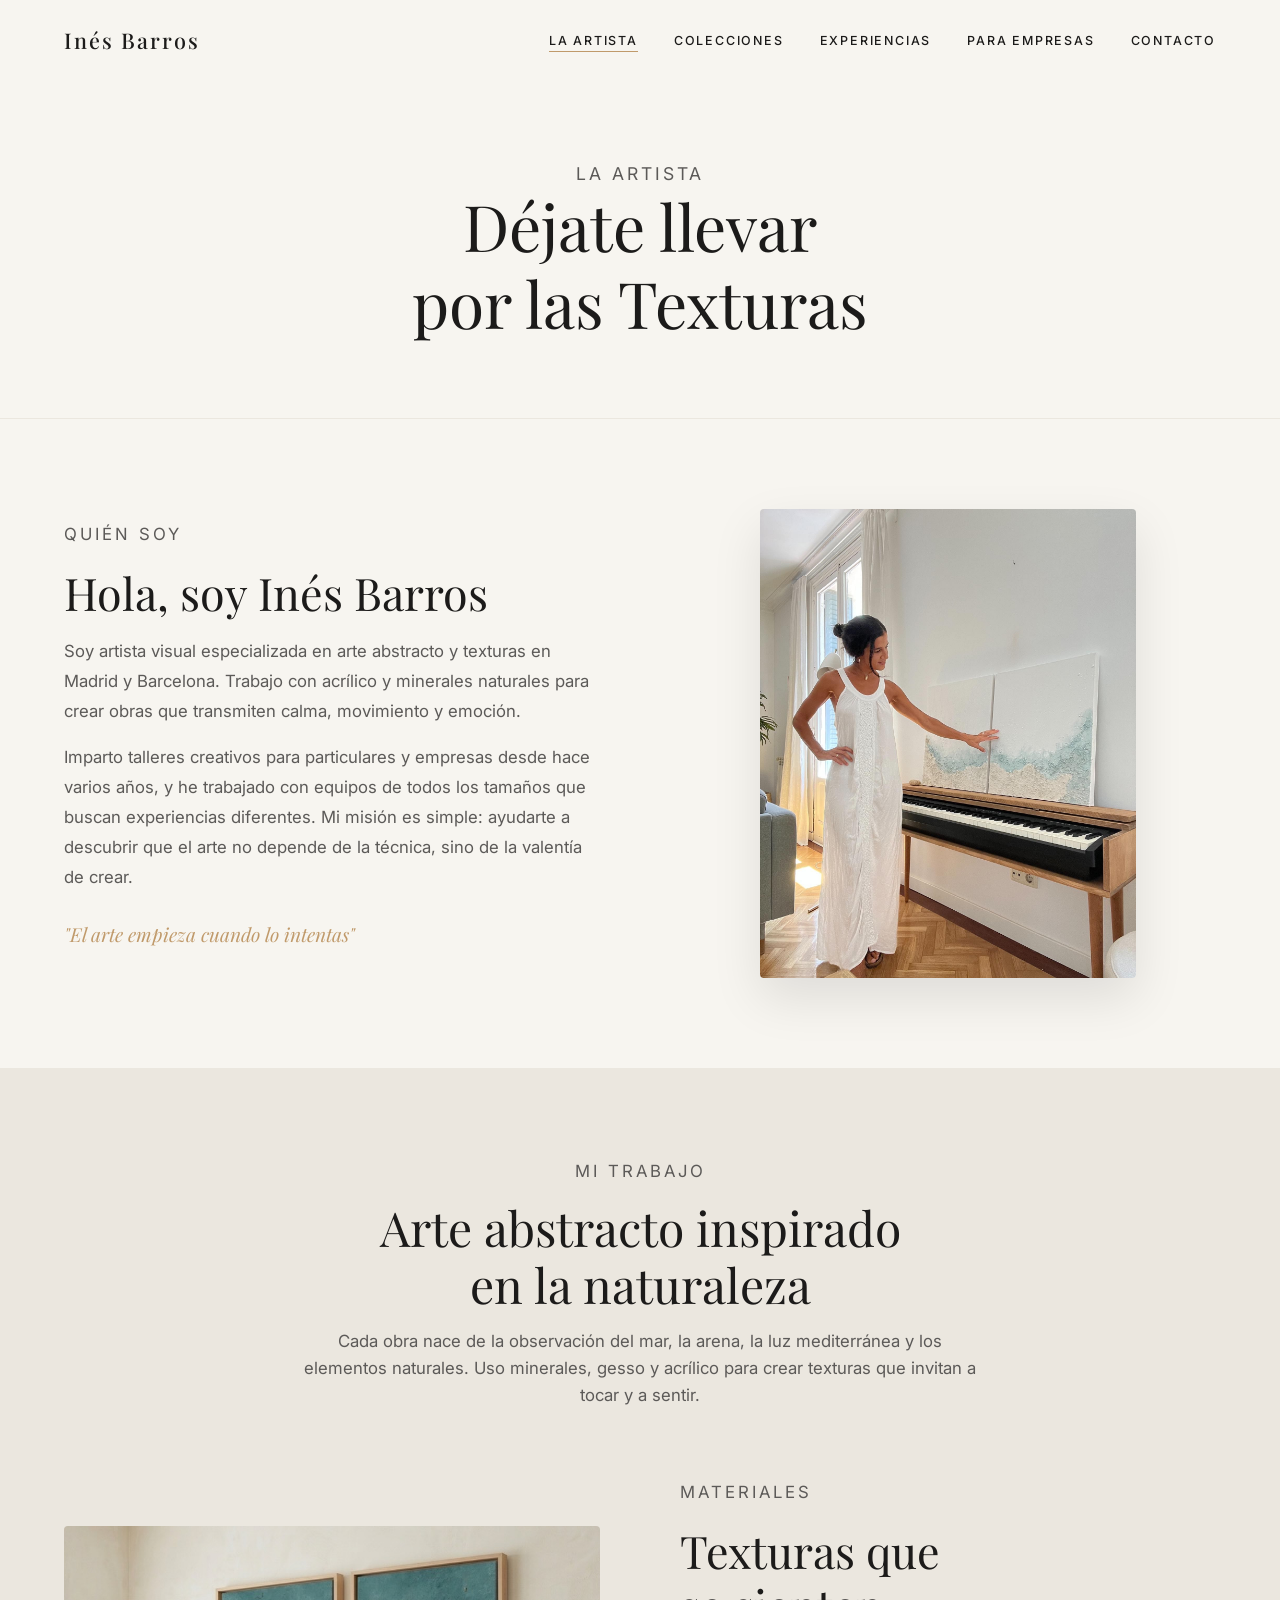
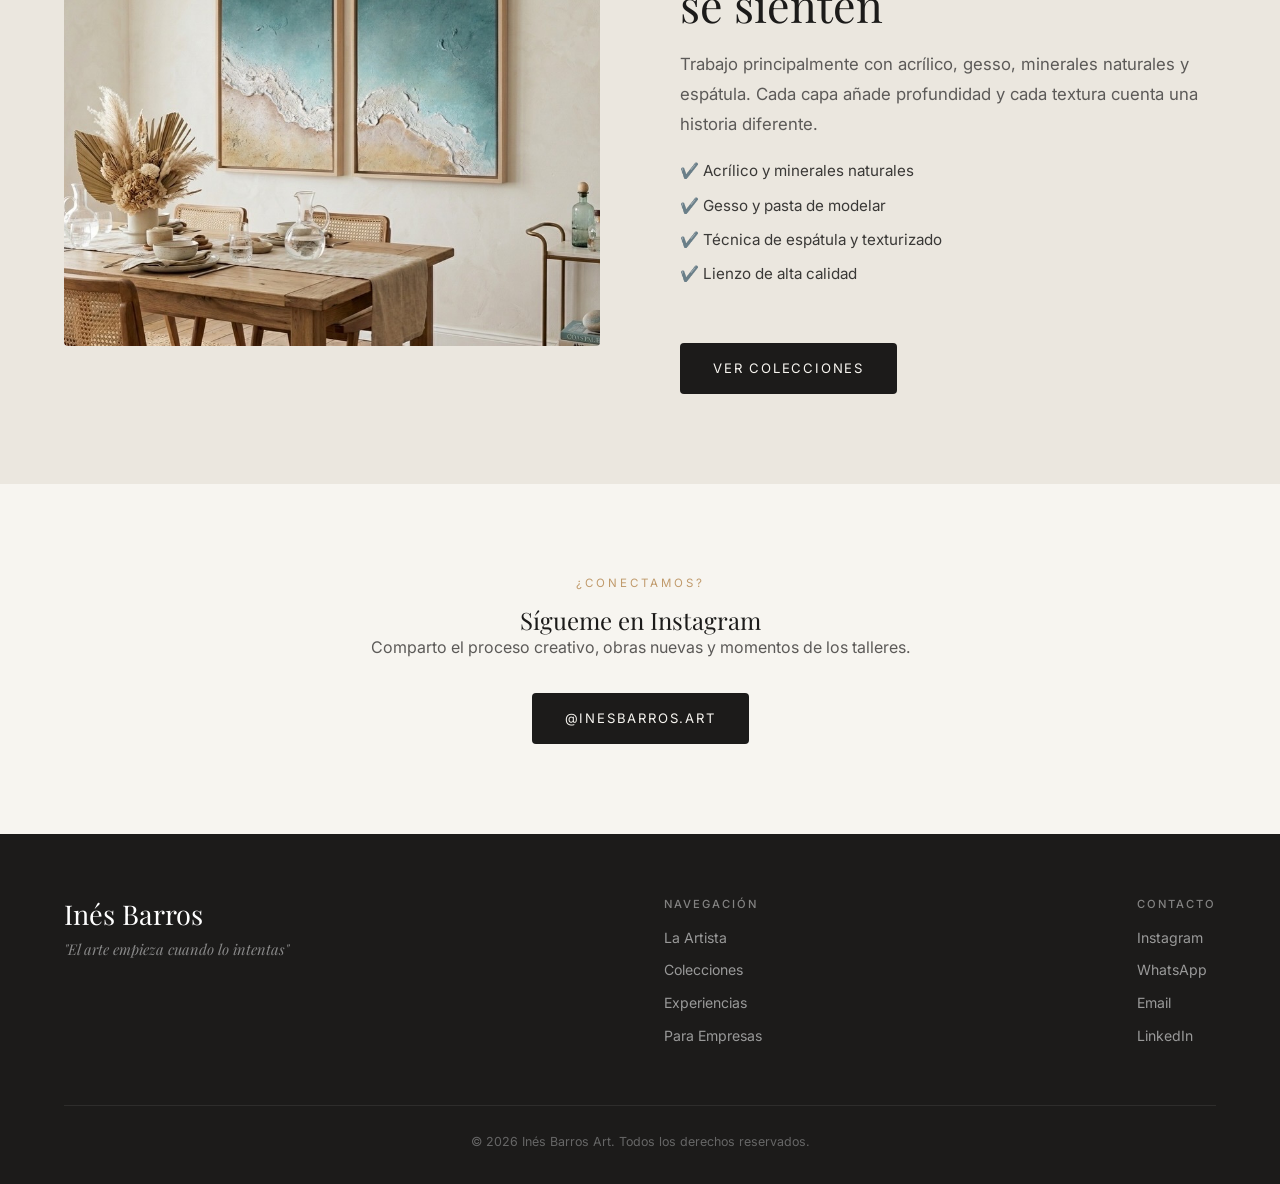
==== commit a81ddfa5: "Update artista.html" ====
--- a/artista.html
+++ b/artista.html
@@ -68,8 +68,7 @@
           <p style="font-family:var(--font-heading);font-size:1.2rem;font-style:italic;color:var(--accent-color);margin-top:24px">"El arte empieza cuando lo intentas"</p>
         </div>
         <div class="about-image">
-<img src="assets/ibv.jpg" alt="Inés Barros, artista visual" style="width:60%;max-height:600px;object-fit:cover;object-position:center bottom;border-radius:4px;box-shadow:0 20px 50px rgba(0,0,0,0.1)">
-        </div>
+<img src="assets/ibv.jpg" alt="Inés Barros, artista visual" style="width:70%;max-width:500px;height:auto;display:block;margin:0 auto;border-radius:4px;box-shadow:0 20px 50px rgba(0,0,0,0.1)">        </div>
       </div>
     </section>
     
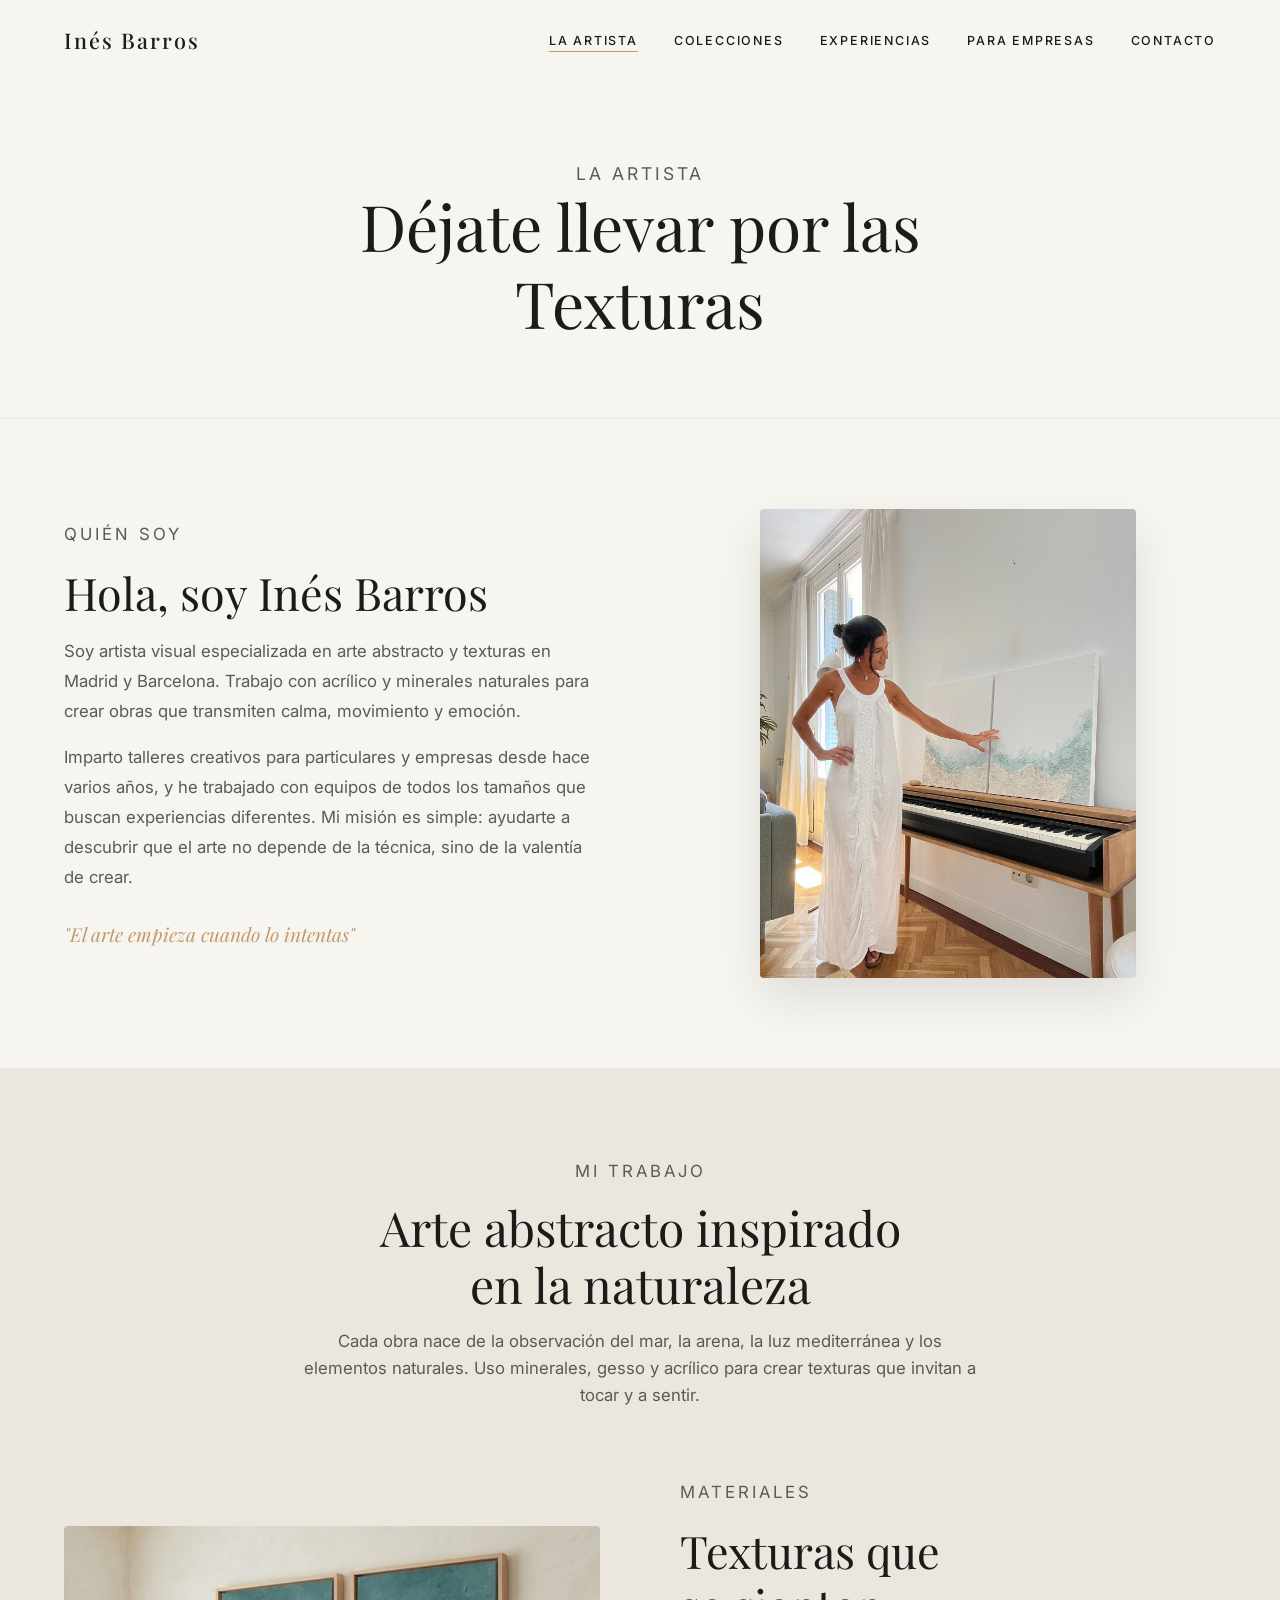
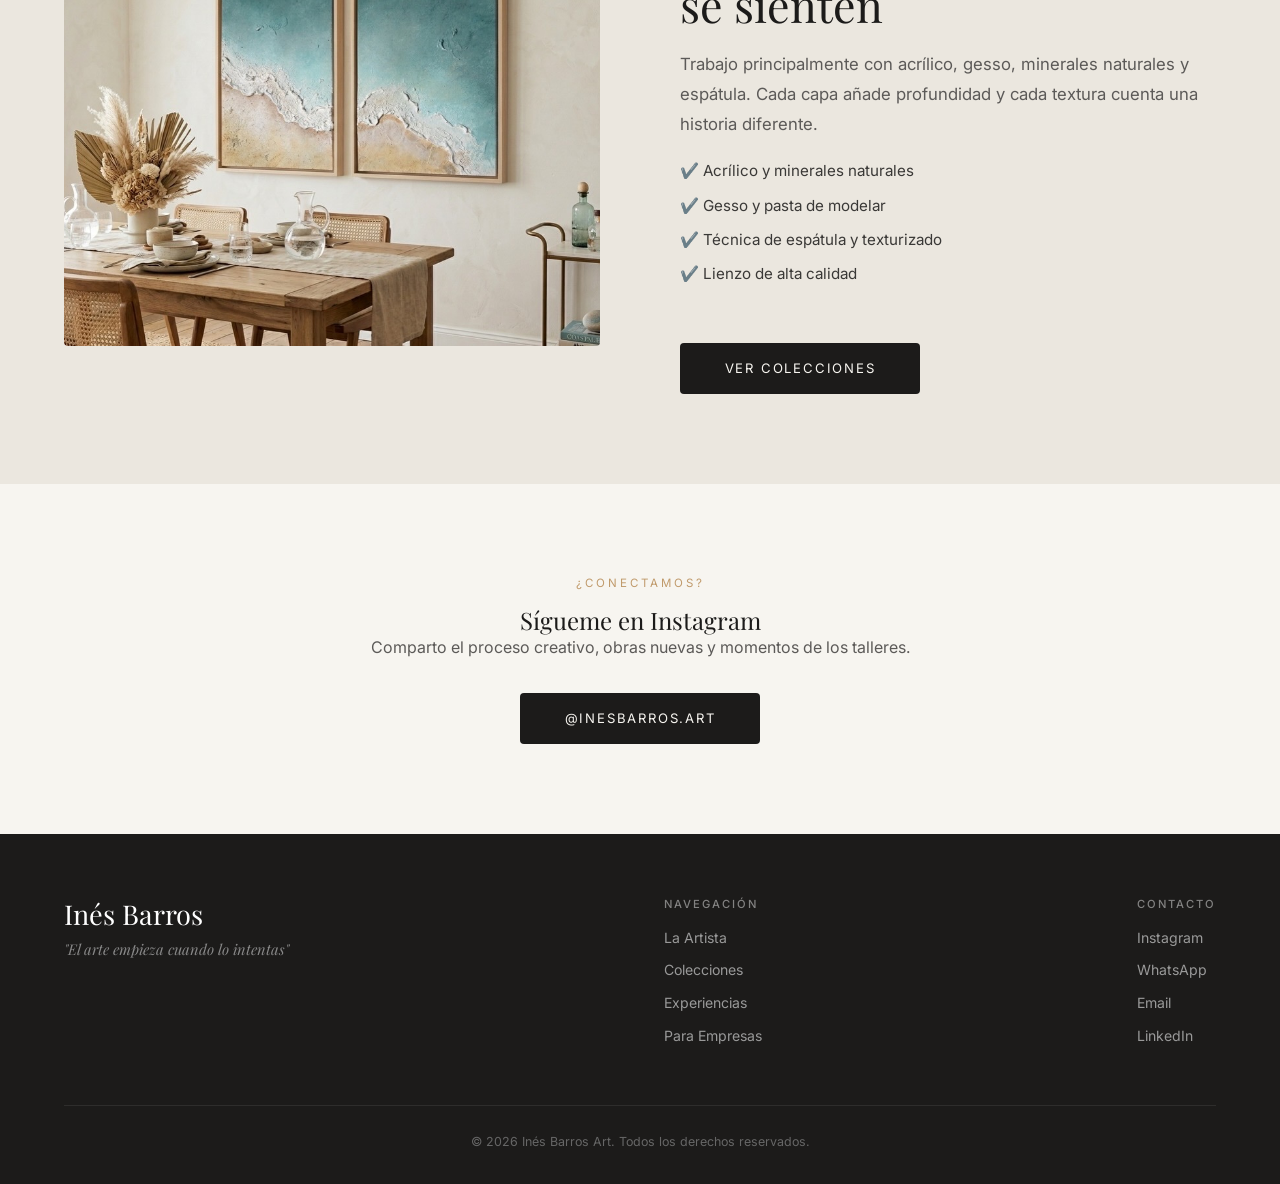
==== commit 1f00e479: "Update artista.html" ====
--- a/artista.html
+++ b/artista.html
@@ -54,7 +54,7 @@
     <section class="page-hero">
       <div class="container container-center">
         <p class="eyebrow">La Artista</p>
-        <h1>Déjate llevar<br>por las Texturas</h1>
+        <h1>Déjate llevar por las Texturas</h1>
       </div>
     </section>
 
--- a/styles.css
+++ b/styles.css
@@ -241,8 +241,10 @@
   background: var(--surface-alt); padding: 36px 32px; border-radius: 4px; transition: var(--transition);
 }
 .servicio-card:hover { transform: translateY(-3px); box-shadow: 0 10px 28px rgba(0,0,0,0.06); }
-.servicio-icon { font-size: 1.8rem; margin-bottom: 14px; display: block; }
-.servicio-card h3 { font-size: 1.3rem; margin-bottom: 10px; }
+.servicio-header { display: flex; align-items: center; gap: 10px; margin-bottom: 10px; }
+.servicio-header { display: flex; align-items: center; gap: 10px; margin-bottom: 10px; }
+.servicio-icon { font-size: 1.8rem; line-height: 1; }
+.servicio-card h3 { font-size: 1.3rem; }
 .servicio-card p { color: var(--text-secondary); font-size: 0.95rem; line-height: 1.72; }
 
 /* Pasos (empresas) */
@@ -470,3 +472,74 @@
     align-items: center;
   }
 }
+.page-main .btn {
+  min-width: 240px;
+  text-align: center;
+}
+.propuestas-grid {
+  display: grid;
+  grid-template-columns: repeat(3, 1fr);
+  gap: 32px;
+  text-align: left;
+  margin-top: 8px;
+}
+
+.propuesta-card {
+  background: var(--bg-alt, #f7f5f2);
+  border: 1px solid rgba(0,0,0,0.06);
+  border-radius: 4px;
+  padding: 36px 28px;
+}
+
+.propuesta-numero {
+  font-family: var(--font-body, 'Inter', sans-serif);
+  font-size: 0.75rem;
+  letter-spacing: 0.12em;
+  text-transform: uppercase;
+  color: var(--accent-color);
+  margin-bottom: 10px;
+}
+
+.propuesta-card h3 {
+  font-family: var(--font-heading, 'Playfair Display', serif);
+  font-size: 1.4rem;
+  margin-bottom: 14px;
+}
+
+.propuesta-desc {
+  color: var(--text-secondary);
+  font-size: 0.95rem;
+  margin-bottom: 20px;
+}
+
+.propuesta-list {
+  list-style: none;
+  padding: 0;
+  margin: 0;
+}
+
+.propuesta-list li {
+  position: relative;
+  padding-left: 18px;
+  margin-bottom: 10px;
+  font-size: 0.9rem;
+  color: var(--text-secondary);
+}
+
+.propuesta-list li::before {
+  content: "—";
+  position: absolute;
+  left: 0;
+  color: var(--accent-color);
+}
+
+.propuesta-llaveenmano {
+  margin-top: 56px;
+  text-align: center;
+}
+
+@media (max-width: 900px) {
+  .propuestas-grid {
+    grid-template-columns: 1fr;
+  }
+}
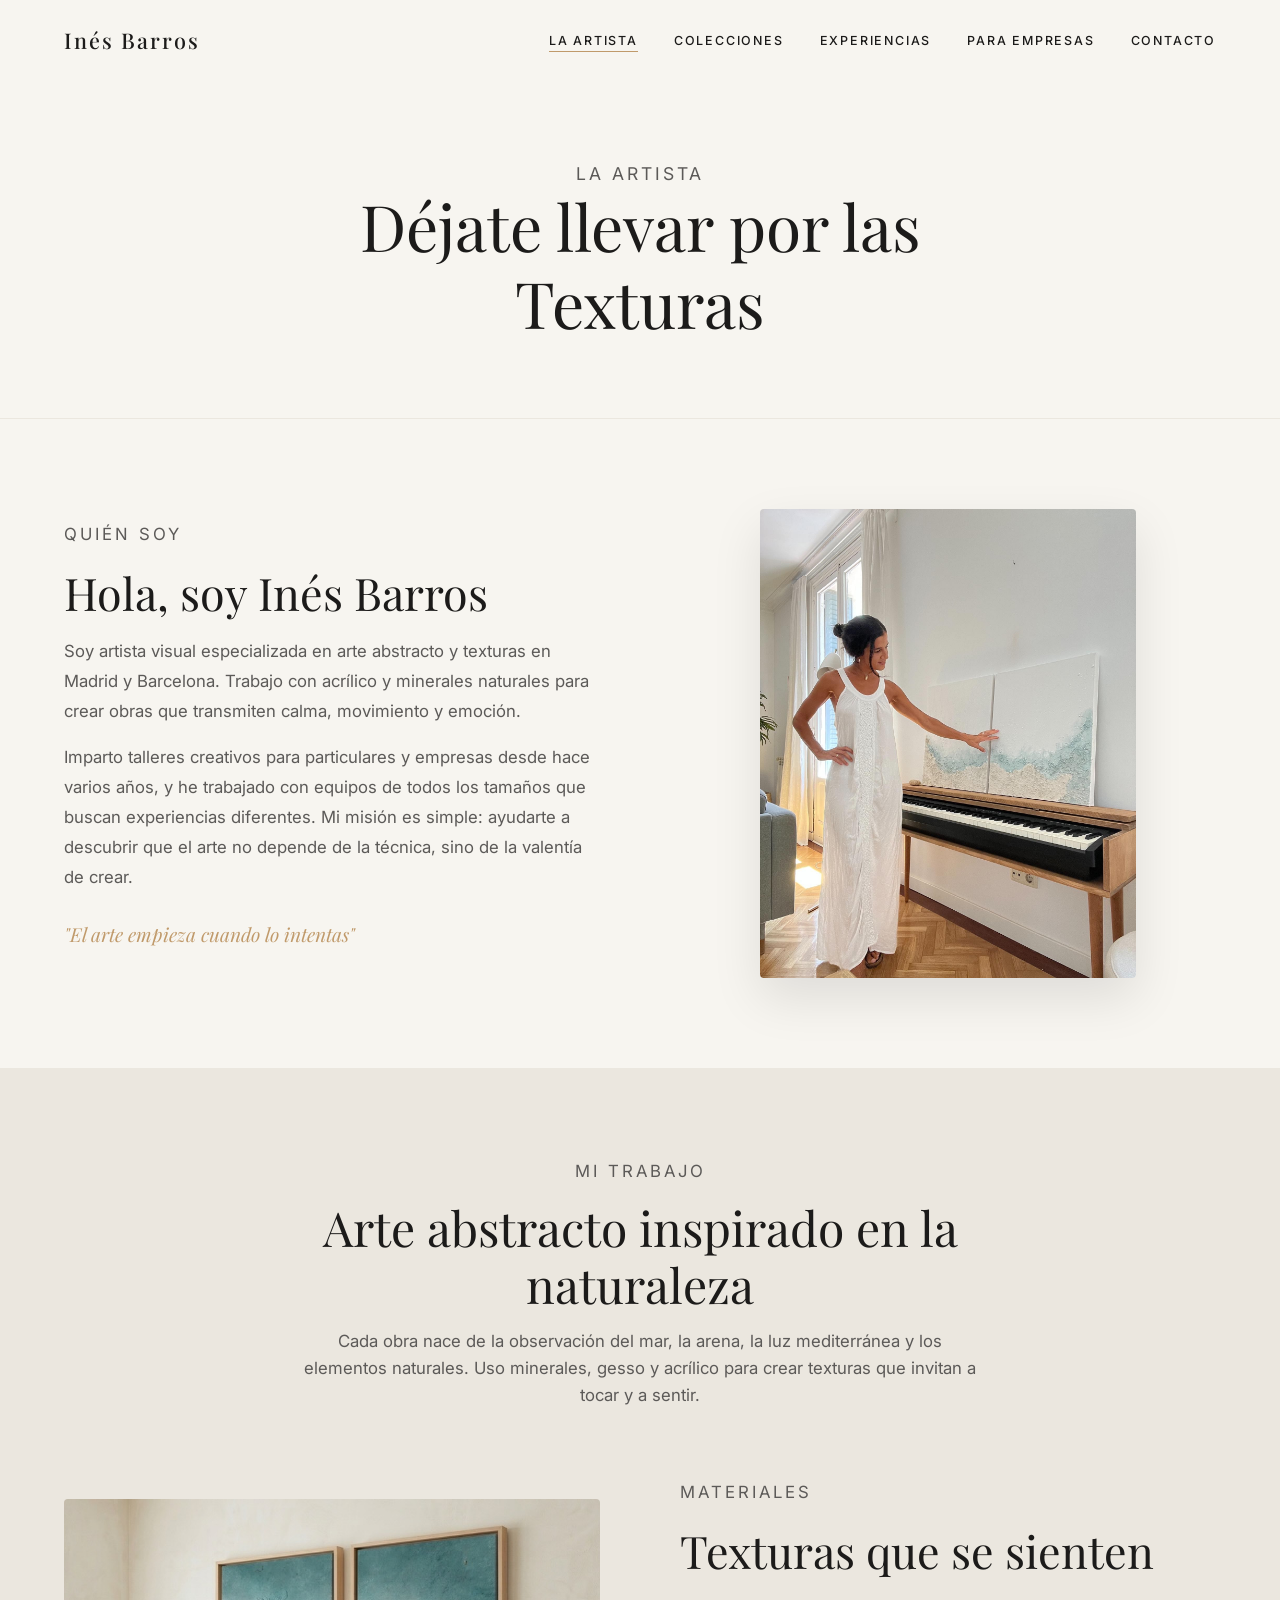
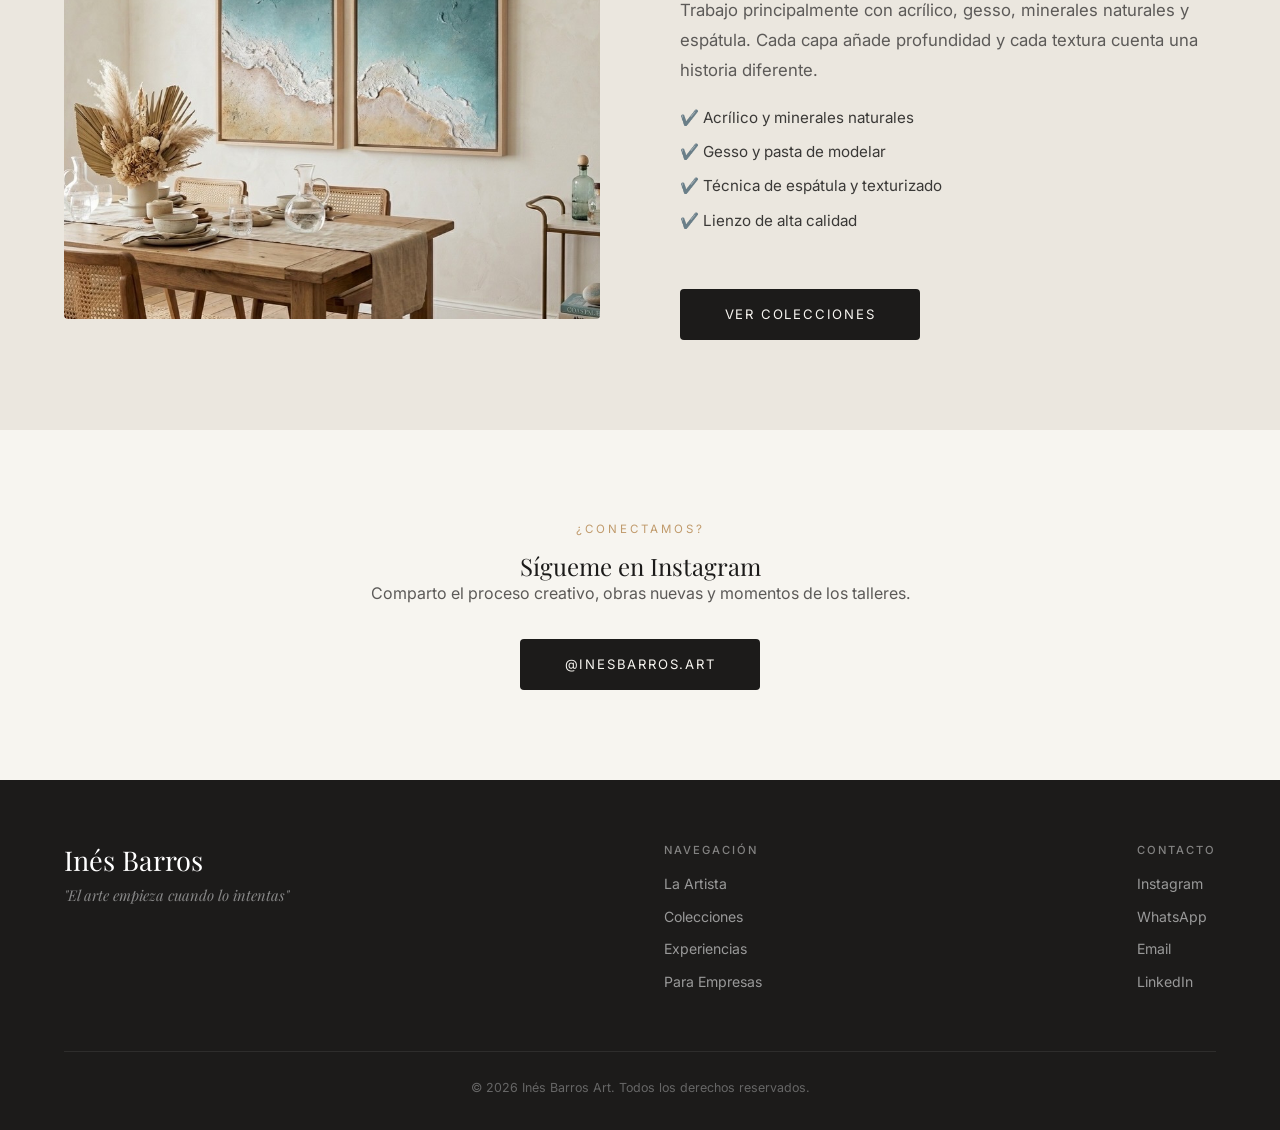
==== commit 71624ca3: "Update artista.html" ====
--- a/artista.html
+++ b/artista.html
@@ -76,7 +76,7 @@
       <div class="container">
         <div class="section-header container-center mb-large">
           <p class="eyebrow">Mi trabajo</p>
-          <h2>Arte abstracto inspirado<br>en la naturaleza</h2>
+          <h2>Arte abstracto inspirado en la naturaleza</h2>
           <p>Cada obra nace de la observación del mar, la arena, la luz mediterránea y los elementos naturales. Uso minerales, gesso y acrílico para crear texturas que invitan a tocar y a sentir.</p>
         </div>
         <div class="about-container">
@@ -85,7 +85,7 @@
           </div>
           <div class="about-text">
             <p class="eyebrow">Materiales</p>
-            <h2>Texturas que<br>se sienten</h2>
+            <h2>Texturas que se sienten</h2>
             <p>Trabajo principalmente con acrílico, gesso, minerales naturales y espátula. Cada capa añade profundidad y cada textura cuenta una historia diferente.</p>
             <ul class="workshop-list" style="margin-top:20px">
               <li>✔️ Acrílico y minerales naturales</li>
